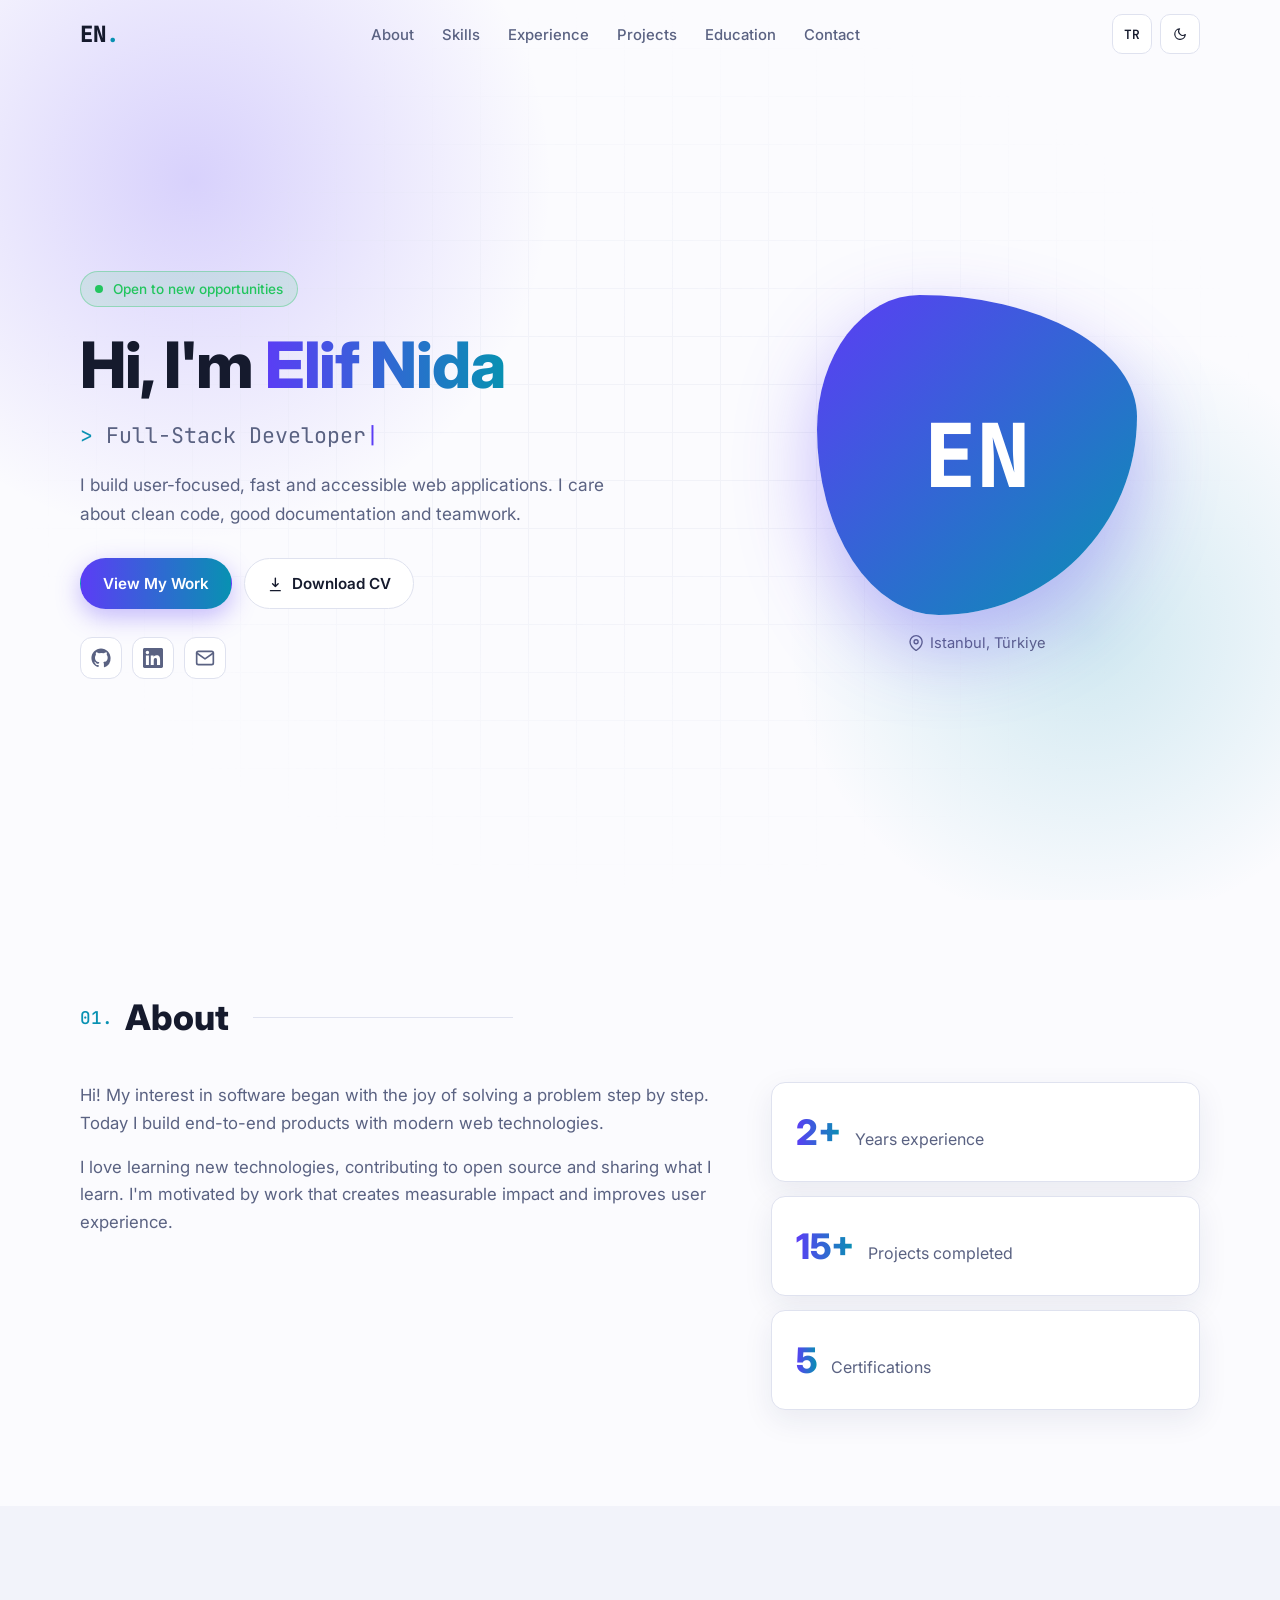
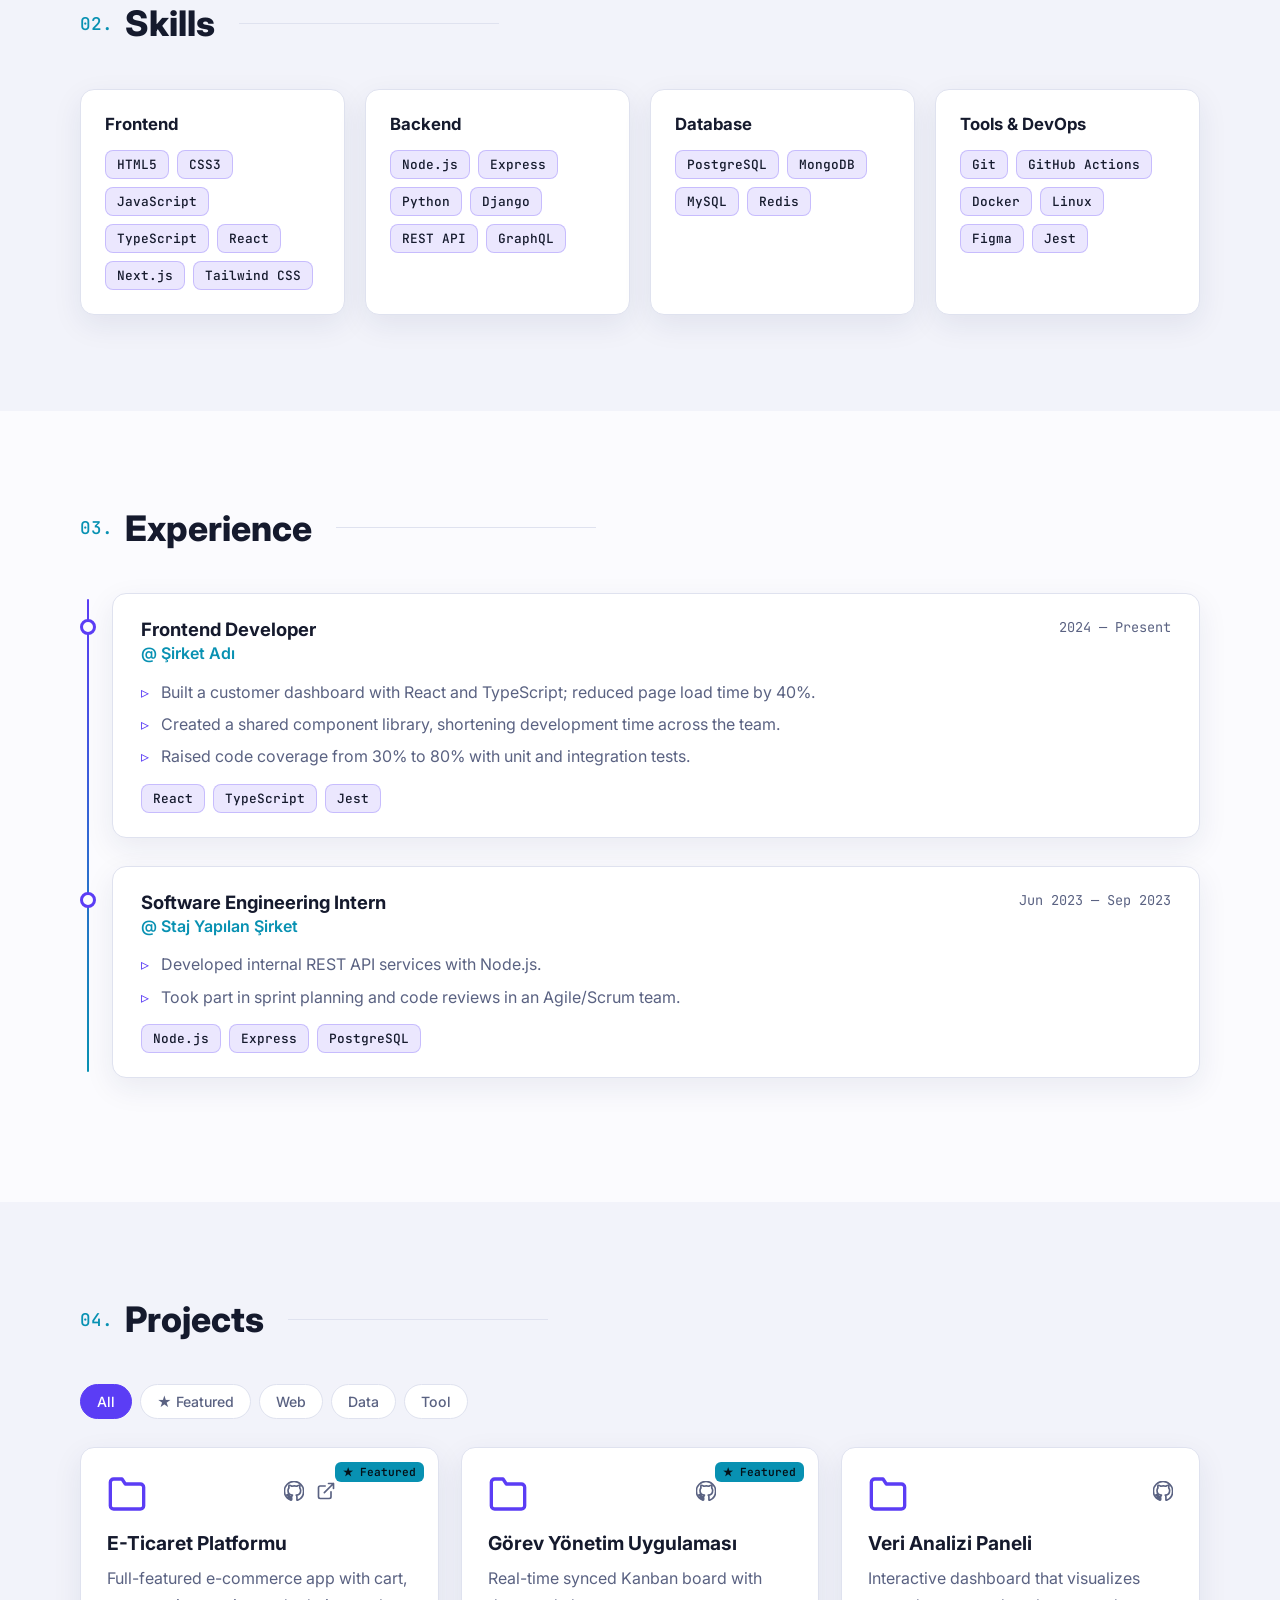
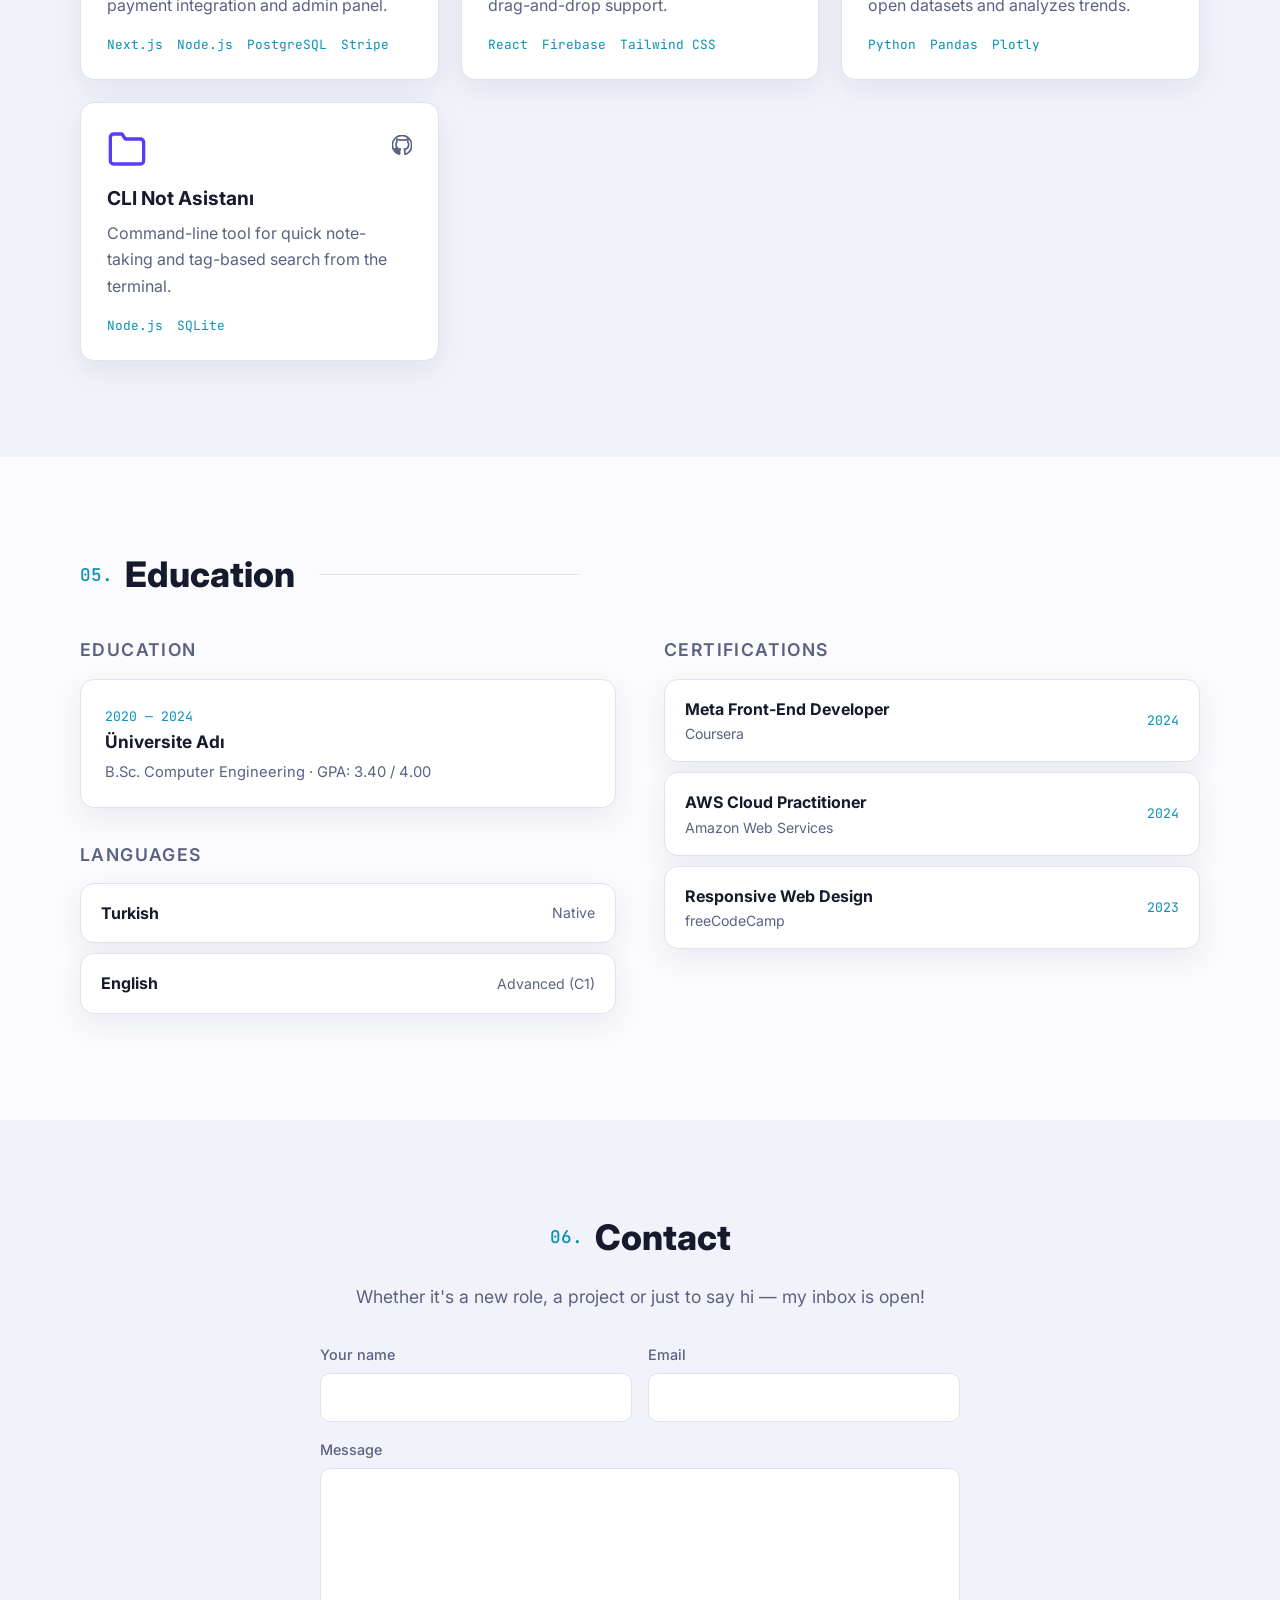
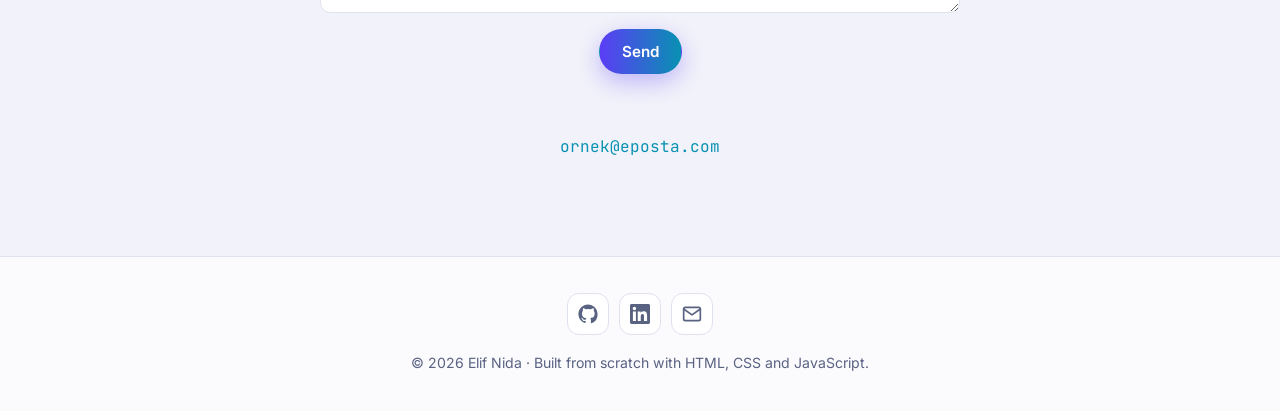
==== index.html @ aee73711 "Add bilingual portfolio website with GitHub Pages deployment Static HTML/CSS/JS portfolio: content d" ====
<!doctype html>
<html lang="tr" data-theme="dark">
<head>
  <meta charset="utf-8" />
  <meta name="viewport" content="width=device-width, initial-scale=1" />
  <title>Elif Nida — Full-Stack Geliştirici</title>
  <meta name="description" content="Elif Nida — Full-Stack Geliştirici portföyü: projeler, deneyim, yetenekler ve iletişim." />
  <meta name="theme-color" content="#0b0f19" />

  <!-- Open Graph: LinkedIn / Twitter paylaşımlarında görünen önizleme -->
  <meta property="og:type" content="website" />
  <meta property="og:title" content="Elif Nida — Full-Stack Geliştirici" />
  <meta property="og:description" content="Projelerim, deneyimim ve yeteneklerim." />
  <meta property="og:image" content="assets/og-image.svg" />
  <meta name="twitter:card" content="summary_large_image" />

  <link rel="icon" href="assets/favicon.svg" type="image/svg+xml" />
  <link rel="preconnect" href="https://fonts.googleapis.com" />
  <link rel="preconnect" href="https://fonts.gstatic.com" crossorigin />
  <link href="https://fonts.googleapis.com/css2?family=Inter:wght@400;500;600;700;800&family=JetBrains+Mono:wght@400;500&display=swap" rel="stylesheet" />
  <link rel="stylesheet" href="css/style.css" />

  <!-- Tema, sayfa çizilmeden önce uygulanır (yanıp sönmeyi önler) -->
  <script>
    try {
      const t = localStorage.getItem("theme") ||
        (matchMedia("(prefers-color-scheme: light)").matches ? "light" : "dark");
      document.documentElement.dataset.theme = t;
    } catch (e) {}
  </script>
</head>
<body>
  <a class="skip-link" href="#main" data-i18n="skip">İçeriğe geç</a>

  <header class="navbar" id="navbar">
    <nav class="container nav-inner" aria-label="Ana menü">
      <a href="#top" class="logo" aria-label="Ana sayfa"><span id="logo-initials">EN</span><span class="logo-dot">.</span></a>

      <ul class="nav-links" id="nav-links">
        <li><a href="#about" data-i18n="nav.about">Hakkımda</a></li>
        <li><a href="#skills" data-i18n="nav.skills">Yetenekler</a></li>
        <li><a href="#experience" data-i18n="nav.experience">Deneyim</a></li>
        <li><a href="#projects" data-i18n="nav.projects">Projeler</a></li>
        <li><a href="#education" data-i18n="nav.education">Eğitim</a></li>
        <li><a href="#contact" data-i18n="nav.contact">İletişim</a></li>
      </ul>

      <div class="nav-actions">
        <button class="icon-btn" id="lang-toggle" aria-label="Dili değiştir" title="TR / EN">EN</button>
        <button class="icon-btn" id="theme-toggle" aria-label="Temayı değiştir" title="Tema">
          <svg class="i-sun" viewBox="0 0 24 24" aria-hidden="true"><circle cx="12" cy="12" r="4"/><path d="M12 2v2M12 20v2M4.9 4.9l1.4 1.4M17.7 17.7l1.4 1.4M2 12h2M20 12h2M4.9 19.1l1.4-1.4M17.7 6.3l1.4-1.4"/></svg>
          <svg class="i-moon" viewBox="0 0 24 24" aria-hidden="true"><path d="M21 12.8A9 9 0 1 1 11.2 3a7 7 0 0 0 9.8 9.8z"/></svg>
        </button>
        <button class="icon-btn menu-btn" id="menu-toggle" aria-label="Menüyü aç" aria-expanded="false" aria-controls="nav-links">
          <span></span><span></span><span></span>
        </button>
      </div>
    </nav>
  </header>

  <main id="main">
    <!-- HERO -->
    <section class="hero" id="top">
      <div class="hero-bg" aria-hidden="true"></div>
      <div class="container hero-inner">
        <div class="hero-text reveal">
          <p class="badge" id="open-badge"><span class="pulse"></span><span data-i18n="hero.open">Yeni fırsatlara açığım</span></p>
          <h1><span data-i18n="hero.hi">Merhaba, ben</span> <span class="gradient-text" id="hero-name"></span></h1>
          <p class="hero-role mono"><span class="prompt">&gt;</span> <span id="typed"></span><span class="caret" aria-hidden="true">|</span></p>
          <p class="hero-tagline" id="hero-tagline"></p>
          <div class="hero-cta">
            <a href="#projects" class="btn btn-primary" data-i18n="hero.cta_projects">Projelerimi Gör</a>
            <a href="#" class="btn btn-ghost" id="cv-btn" download>
              <svg viewBox="0 0 24 24" aria-hidden="true"><path d="M12 3v12m0 0l-4-4m4 4l4-4M5 21h14"/></svg>
              <span data-i18n="hero.cta_cv">CV İndir</span>
            </a>
          </div>
          <ul class="socials" id="hero-socials"></ul>
        </div>
        <div class="hero-visual reveal">
          <div class="avatar" id="avatar"></div>
          <p class="location" id="hero-location"></p>
        </div>
      </div>
    </section>

    <!-- HAKKIMDA -->
    <section class="section" id="about">
      <div class="container">
        <h2 class="section-title reveal"><span class="num">01.</span> <span data-i18n="nav.about">Hakkımda</span></h2>
        <div class="about-grid">
          <div class="about-text reveal" id="about-text"></div>
          <div class="stats reveal" id="about-stats"></div>
        </div>
        <div class="gh-card reveal" id="gh-card" hidden>
          <h3><svg viewBox="0 0 24 24" aria-hidden="true" class="gh-ico"><path d="M12 .5C5.7.5.5 5.7.5 12c0 5.1 3.3 9.4 7.9 10.9.6.1.8-.3.8-.6v-2c-3.2.7-3.9-1.5-3.9-1.5-.5-1.3-1.3-1.7-1.3-1.7-1-.7.1-.7.1-.7 1.2.1 1.8 1.2 1.8 1.2 1 1.8 2.8 1.3 3.5 1 .1-.8.4-1.3.7-1.6-2.6-.3-5.3-1.3-5.3-5.7 0-1.3.5-2.3 1.2-3.1-.1-.3-.5-1.5.1-3.1 0 0 1-.3 3.3 1.2a11.5 11.5 0 0 1 6 0c2.3-1.5 3.3-1.2 3.3-1.2.7 1.6.2 2.8.1 3.1.8.8 1.2 1.8 1.2 3.1 0 4.4-2.7 5.4-5.3 5.7.4.4.8 1.1.8 2.2v3.3c0 .3.2.7.8.6A11.5 11.5 0 0 0 23.5 12C23.5 5.7 18.3.5 12 .5z"/></svg>
            <span data-i18n="gh.title">GitHub Aktivitem</span></h3>
          <div class="gh-stats" id="gh-stats"></div>
          <div class="gh-langs" id="gh-langs"></div>
        </div>
      </div>
    </section>

    <!-- YETENEKLER -->
    <section class="section alt" id="skills">
      <div class="container">
        <h2 class="section-title reveal"><span class="num">02.</span> <span data-i18n="nav.skills">Yetenekler</span></h2>
        <div class="skills-grid" id="skills-grid"></div>
      </div>
    </section>

    <!-- DENEYİM -->
    <section class="section" id="experience">
      <div class="container">
        <h2 class="section-title reveal"><span class="num">03.</span> <span data-i18n="nav.experience">Deneyim</span></h2>
        <ol class="timeline" id="timeline"></ol>
      </div>
    </section>

    <!-- PROJELER -->
    <section class="section alt" id="projects">
      <div class="container">
        <h2 class="section-title reveal"><span class="num">04.</span> <span data-i18n="nav.projects">Projeler</span></h2>
        <div class="filters reveal" id="filters" role="tablist" aria-label="Proje filtresi"></div>
        <div class="projects-grid" id="projects-grid"></div>
      </div>
    </section>

    <!-- EĞİTİM & SERTİFİKALAR -->
    <section class="section" id="education">
      <div class="container">
        <h2 class="section-title reveal"><span class="num">05.</span> <span data-i18n="nav.education">Eğitim</span></h2>
        <div class="edu-grid">
          <div class="reveal">
            <h3 class="sub-title" data-i18n="edu.education">Eğitim</h3>
            <div id="edu-list"></div>
            <h3 class="sub-title" data-i18n="edu.languages">Diller</h3>
            <ul class="lang-list" id="lang-list"></ul>
          </div>
          <div class="reveal">
            <h3 class="sub-title" data-i18n="edu.certificates">Sertifikalar</h3>
            <ul class="cert-list" id="cert-list"></ul>
          </div>
        </div>
      </div>
    </section>

    <!-- İLETİŞİM -->
    <section class="section alt" id="contact">
      <div class="container contact-inner reveal">
        <h2 class="section-title center"><span class="num">06.</span> <span data-i18n="nav.contact">İletişim</span></h2>
        <p class="contact-lead" data-i18n="contact.lead">Yeni bir pozisyon, proje ya da sadece merhaba demek için — mesajınızı bekliyorum!</p>
        <form class="contact-form" id="contact-form" novalidate>
          <div class="row">
            <label><span data-i18n="contact.name">Adınız</span>
              <input name="name" required autocomplete="name" />
            </label>
            <label><span data-i18n="contact.email">E-posta</span>
              <input name="email" type="email" required autocomplete="email" />
            </label>
          </div>
          <label><span data-i18n="contact.message">Mesajınız</span>
            <textarea name="message" rows="5" required></textarea>
          </label>
          <button class="btn btn-primary" type="submit" data-i18n="contact.send">Gönder</button>
          <p class="form-note" id="form-note" role="status"></p>
        </form>
        <a class="mail-link mono" id="mail-link" href="#"></a>
      </div>
    </section>
  </main>

  <footer class="footer">
    <div class="container footer-inner">
      <ul class="socials" id="footer-socials"></ul>
      <p>© <span id="year"></span> <span id="footer-name"></span> · <span data-i18n="footer.built">HTML, CSS ve JavaScript ile sıfırdan geliştirildi.</span></p>
    </div>
  </footer>

  <button class="to-top" id="to-top" aria-label="Yukarı çık">↑</button>

  <script src="js/data.js"></script>
  <script src="js/main.js"></script>
</body>
</html>
---- css/style.css ----
/* ============================================================
   Tema değişkenleri — renkleri buradan değiştirebilirsiniz
   ============================================================ */
:root {
  --accent: #7c5cff;
  --accent-2: #22d3ee;
  --radius: 14px;
  --maxw: 1120px;
  --font: "Inter", system-ui, -apple-system, "Segoe UI", Roboto, sans-serif;
  --mono: "JetBrains Mono", ui-monospace, Menlo, Consolas, monospace;
  --ease: cubic-bezier(.2, .7, .2, 1);
}

[data-theme="dark"] {
  --bg: #0b0f19;
  --bg-alt: #0f1424;
  --surface: #141a2e;
  --surface-2: #1b2340;
  --border: #252e4d;
  --text: #e6e9f5;
  --muted: #9aa3c0;
  --shadow: 0 10px 30px rgba(0, 0, 0, .35);
}

[data-theme="light"] {
  --bg: #fbfbfe;
  --bg-alt: #f2f3fa;
  --surface: #ffffff;
  --surface-2: #eef0f8;
  --border: #dfe2ef;
  --text: #151a2d;
  --muted: #5a6282;
  --accent: #5b3df5;
  --accent-2: #0891b2;
  --shadow: 0 10px 30px rgba(30, 40, 90, .08);
}

/* ============================================================
   Temel
   ============================================================ */
*, *::before, *::after { box-sizing: border-box; }
html { scroll-behavior: smooth; scroll-padding-top: 80px; }
body {
  margin: 0;
  font-family: var(--font);
  background: var(--bg);
  color: var(--text);
  line-height: 1.65;
  -webkit-font-smoothing: antialiased;
  transition: background .3s, color .3s;
  overflow-x: hidden;
}
img { max-width: 100%; display: block; }
a { color: inherit; text-decoration: none; }
ul, ol { margin: 0; padding: 0; list-style: none; }
h1, h2, h3 { line-height: 1.2; margin: 0; }
svg { width: 1.1em; height: 1.1em; fill: none; stroke: currentColor; stroke-width: 2; stroke-linecap: round; stroke-linejoin: round; }
.mono { font-family: var(--mono); }
.container { width: min(100% - 32px, var(--maxw)); margin-inline: auto; }

.skip-link {
  position: absolute; left: 16px; top: -60px; z-index: 200;
  background: var(--accent); color: #fff; padding: 8px 14px; border-radius: 8px;
}
.skip-link:focus { top: 12px; }
:focus-visible { outline: 2px solid var(--accent-2); outline-offset: 3px; border-radius: 6px; }

.gradient-text {
  background: linear-gradient(90deg, var(--accent), var(--accent-2));
  -webkit-background-clip: text; background-clip: text; color: transparent;
}

/* ============================================================
   Butonlar
   ============================================================ */
.btn {
  display: inline-flex; align-items: center; gap: 8px;
  padding: 12px 22px; border-radius: 999px; font-weight: 600; font-size: .95rem;
  border: 1px solid transparent; cursor: pointer; font-family: inherit;
  transition: transform .2s var(--ease), box-shadow .2s, background .2s;
}
.btn:hover { transform: translateY(-2px); }
.btn-primary {
  background: linear-gradient(90deg, var(--accent), var(--accent-2)); color: #fff;
  box-shadow: 0 8px 24px color-mix(in srgb, var(--accent) 35%, transparent);
}
.btn-ghost { border-color: var(--border); background: var(--surface); color: var(--text); }
.btn-ghost:hover { border-color: var(--accent); }

.icon-btn {
  width: 40px; height: 40px; display: grid; place-items: center;
  border-radius: 10px; border: 1px solid var(--border); background: var(--surface);
  color: var(--text); cursor: pointer; font: 600 .8rem var(--mono);
  transition: border-color .2s;
}
.icon-btn:hover { border-color: var(--accent); }
[data-theme="dark"] .i-sun, [data-theme="light"] .i-moon { display: block; }
[data-theme="dark"] .i-moon, [data-theme="light"] .i-sun { display: none; }

/* ============================================================
   Navbar
   ============================================================ */
.navbar {
  position: fixed; inset: 0 0 auto; z-index: 100;
  transition: background .3s, border-color .3s, backdrop-filter .3s;
  border-bottom: 1px solid transparent;
}
.navbar.scrolled {
  background: color-mix(in srgb, var(--bg) 80%, transparent);
  backdrop-filter: blur(12px); -webkit-backdrop-filter: blur(12px);
  border-color: var(--border);
}
.nav-inner { display: flex; align-items: center; justify-content: space-between; height: 68px; }
.logo { font: 800 1.4rem var(--mono); }
.logo-dot { color: var(--accent-2); }
.nav-links { display: flex; gap: 28px; }
.nav-links a { color: var(--muted); font-weight: 500; font-size: .93rem; position: relative; transition: color .2s; }
.nav-links a::after {
  content: ""; position: absolute; left: 0; bottom: -4px; width: 0; height: 2px;
  background: var(--accent); transition: width .25s var(--ease);
}
.nav-links a:hover, .nav-links a.active { color: var(--text); }
.nav-links a.active::after, .nav-links a:hover::after { width: 100%; }
.nav-actions { display: flex; gap: 8px; }
.menu-btn { display: none; flex-direction: column; gap: 4px; }
.menu-btn span { display: block; width: 18px; height: 2px; background: currentColor; border-radius: 2px; transition: transform .25s, opacity .25s; }

/* ============================================================
   Hero
   ============================================================ */
.hero { position: relative; min-height: 100vh; display: flex; align-items: center; padding: 110px 0 60px; overflow: hidden; }
.hero-bg {
  position: absolute; inset: 0; z-index: -1;
  background:
    radial-gradient(600px circle at 15% 20%, color-mix(in srgb, var(--accent) 22%, transparent), transparent 60%),
    radial-gradient(500px circle at 85% 70%, color-mix(in srgb, var(--accent-2) 18%, transparent), transparent 60%);
}
.hero-bg::after {
  content: ""; position: absolute; inset: 0;
  background-image: linear-gradient(var(--border) 1px, transparent 1px), linear-gradient(90deg, var(--border) 1px, transparent 1px);
  background-size: 48px 48px; opacity: .35;
  mask-image: radial-gradient(ellipse at center, #000 20%, transparent 70%);
  -webkit-mask-image: radial-gradient(ellipse at center, #000 20%, transparent 70%);
}
.hero-inner { display: grid; grid-template-columns: 1.4fr 1fr; gap: 48px; align-items: center; }
.badge {
  display: inline-flex; align-items: center; gap: 10px; margin: 0 0 20px;
  padding: 6px 14px; border-radius: 999px; font-size: .85rem; font-weight: 500;
  background: color-mix(in srgb, #22c55e 12%, transparent); color: #22c55e;
  border: 1px solid color-mix(in srgb, #22c55e 35%, transparent);
}
.pulse { width: 8px; height: 8px; border-radius: 50%; background: #22c55e; box-shadow: 0 0 0 0 rgba(34, 197, 94, .6); animation: pulse 2s infinite; }
@keyframes pulse { 70% { box-shadow: 0 0 0 10px rgba(34, 197, 94, 0); } 100% { box-shadow: 0 0 0 0 rgba(34, 197, 94, 0); } }
.hero h1 { font-size: clamp(2.3rem, 6vw, 4rem); font-weight: 800; letter-spacing: -.02em; }
.hero-role { font-size: clamp(1.05rem, 2.4vw, 1.35rem); color: var(--muted); margin: 14px 0 18px; min-height: 1.6em; }
.prompt { color: var(--accent-2); }
.caret { animation: blink 1s steps(1) infinite; color: var(--accent); }
@keyframes blink { 50% { opacity: 0; } }
.hero-tagline { color: var(--muted); max-width: 560px; font-size: 1.08rem; margin: 0 0 30px; }
.hero-cta { display: flex; flex-wrap: wrap; gap: 12px; margin-bottom: 28px; }

.socials { display: flex; gap: 10px; }
.socials a {
  width: 42px; height: 42px; display: grid; place-items: center; border-radius: 12px;
  border: 1px solid var(--border); background: var(--surface); color: var(--muted);
  transition: color .2s, border-color .2s, transform .2s;
}
.socials a:hover { color: var(--accent); border-color: var(--accent); transform: translateY(-3px); }
.socials svg { width: 20px; height: 20px; }
.socials svg.filled { fill: currentColor; stroke: none; }

.hero-visual { display: flex; flex-direction: column; align-items: center; gap: 16px; }
.avatar {
  width: min(320px, 70vw); aspect-ratio: 1; border-radius: 32% 68% 62% 38% / 42% 38% 62% 58%;
  background: linear-gradient(135deg, var(--accent), var(--accent-2));
  display: grid; place-items: center; overflow: hidden; position: relative;
  font: 800 clamp(3rem, 10vw, 5.5rem) var(--mono); color: #fff;
  box-shadow: 0 30px 80px color-mix(in srgb, var(--accent) 35%, transparent);
  animation: morph 10s ease-in-out infinite;
}
.avatar img { width: 100%; height: 100%; object-fit: cover; }
@keyframes morph {
  50% { border-radius: 60% 40% 35% 65% / 55% 60% 40% 45%; }
}
.location { color: var(--muted); font-size: .92rem; margin: 0; display: flex; align-items: center; gap: 6px; }

/* ============================================================
   Bölümler
   ============================================================ */
.section { padding: 96px 0; }
.section.alt { background: var(--bg-alt); }
.section-title {
  font-size: clamp(1.6rem, 3.5vw, 2.2rem); font-weight: 800; margin-bottom: 44px;
  display: flex; align-items: center; gap: 12px;
}
.section-title::after { content: ""; flex: 1; max-width: 260px; height: 1px; background: var(--border); margin-left: 12px; }
.section-title.center { justify-content: center; }
.section-title.center::after { display: none; }
.num { font: 500 1.1rem var(--mono); color: var(--accent-2); }
.sub-title { font-size: 1.1rem; margin: 0 0 18px; color: var(--muted); font-weight: 600; text-transform: uppercase; letter-spacing: .08em; }
.sub-title:not(:first-child) { margin-top: 36px; }

.card {
  background: var(--surface); border: 1px solid var(--border); border-radius: var(--radius);
  box-shadow: var(--shadow);
}

/* Hakkımda */
.about-grid { display: grid; grid-template-columns: 1.5fr 1fr; gap: 48px; align-items: start; }
.about-text p { margin: 0 0 16px; color: var(--muted); font-size: 1.05rem; }
.stats { display: grid; gap: 14px; }
.stat { padding: 20px 24px; display: flex; align-items: baseline; gap: 14px; }
.stat strong { font-size: 2.2rem; font-weight: 800; }
.stat span { color: var(--muted); }

.gh-card { margin-top: 48px; padding: 28px; }
.gh-card h3 { display: flex; align-items: center; gap: 10px; font-size: 1.1rem; margin-bottom: 20px; }
.gh-ico { fill: currentColor; stroke: none; width: 22px; height: 22px; }
.gh-stats { display: grid; grid-template-columns: repeat(auto-fit, minmax(140px, 1fr)); gap: 14px; margin-bottom: 22px; }
.gh-stat { background: var(--surface-2); border-radius: 12px; padding: 14px 16px; }
.gh-stat strong { display: block; font-size: 1.5rem; }
.gh-stat span { color: var(--muted); font-size: .88rem; }
.lang-bar { display: flex; height: 10px; border-radius: 99px; overflow: hidden; background: var(--surface-2); }
.lang-bar i { display: block; height: 100%; }
.lang-legend { display: flex; flex-wrap: wrap; gap: 8px 18px; margin-top: 12px; font-size: .86rem; color: var(--muted); }
.lang-legend span { display: inline-flex; align-items: center; gap: 6px; }
.lang-legend b { width: 10px; height: 10px; border-radius: 50%; display: inline-block; }

/* Yetenekler */
.skills-grid { display: grid; grid-template-columns: repeat(auto-fit, minmax(240px, 1fr)); gap: 20px; }
.skill-card { padding: 24px; transition: transform .25s var(--ease), border-color .25s; }
.skill-card:hover { transform: translateY(-4px); border-color: var(--accent); }
.skill-card h3 { font-size: 1.05rem; margin-bottom: 16px; }
.chips { display: flex; flex-wrap: wrap; gap: 8px; }
.chip {
  font: 500 .8rem var(--mono); padding: 5px 11px; border-radius: 8px;
  background: color-mix(in srgb, var(--accent) 12%, transparent); color: var(--text);
  border: 1px solid color-mix(in srgb, var(--accent) 25%, transparent);
}

/* Zaman çizelgesi */
.timeline { position: relative; padding-left: 32px; }
.timeline::before { content: ""; position: absolute; left: 7px; top: 6px; bottom: 6px; width: 2px; background: linear-gradient(var(--accent), var(--accent-2)); border-radius: 2px; }
.tl-item { position: relative; margin-bottom: 28px; }
.tl-item::before {
  content: ""; position: absolute; left: -32px; top: 26px; width: 16px; height: 16px; border-radius: 50%;
  background: var(--bg); border: 3px solid var(--accent);
}
.tl-card { padding: 24px 28px; }
.tl-head { display: flex; flex-wrap: wrap; justify-content: space-between; gap: 6px 16px; margin-bottom: 12px; }
.tl-head h3 { font-size: 1.15rem; }
.tl-head .company { color: var(--accent-2); font-weight: 600; }
.tl-head time { font: .85rem var(--mono); color: var(--muted); }
.tl-card ul { margin-bottom: 14px; }
.tl-card li { position: relative; padding-left: 20px; color: var(--muted); margin-bottom: 6px; }
.tl-card li::before { content: "▹"; position: absolute; left: 0; color: var(--accent); }

/* Projeler */
.filters { display: flex; flex-wrap: wrap; gap: 8px; margin-bottom: 28px; }
.filter-btn {
  padding: 8px 16px; border-radius: 999px; border: 1px solid var(--border);
  background: var(--surface); color: var(--muted); cursor: pointer; font: 500 .88rem var(--font);
  transition: all .2s;
}
.filter-btn:hover { color: var(--text); border-color: var(--accent); }
.filter-btn[aria-selected="true"] { background: var(--accent); border-color: var(--accent); color: #fff; }
.projects-grid { display: grid; grid-template-columns: repeat(auto-fill, minmax(300px, 1fr)); gap: 22px; }
.project {
  padding: 26px; display: flex; flex-direction: column; position: relative; overflow: hidden;
  transition: transform .25s var(--ease), border-color .25s;
}
.project::before {
  content: ""; position: absolute; inset: 0 0 auto; height: 3px;
  background: linear-gradient(90deg, var(--accent), var(--accent-2)); opacity: 0; transition: opacity .25s;
}
.project:hover { transform: translateY(-6px); border-color: color-mix(in srgb, var(--accent) 60%, var(--border)); }
.project:hover::before { opacity: 1; }
.project.hide { display: none; }
.project-top { display: flex; justify-content: space-between; align-items: center; margin-bottom: 18px; }
.folder { width: 40px; height: 40px; color: var(--accent); }
.project-links { display: flex; gap: 12px; }
.project-links a { color: var(--muted); transition: color .2s; }
.project-links a:hover { color: var(--accent); }
.project-links svg { width: 20px; height: 20px; }
.project h3 { font-size: 1.2rem; margin-bottom: 10px; }
.project p { color: var(--muted); margin: 0 0 18px; flex: 1; }
.featured-tag {
  position: absolute; top: 14px; right: 14px; font: 600 .7rem var(--mono);
  padding: 3px 8px; border-radius: 6px; background: var(--accent-2); color: #041018;
}
.project .project-top { padding-right: 0; }
.project.featured .project-links { margin-right: 76px; }
.tech-list { display: flex; flex-wrap: wrap; gap: 6px 14px; font: .8rem var(--mono); color: var(--accent-2); }

/* Eğitim */
.edu-grid { display: grid; grid-template-columns: 1fr 1fr; gap: 48px; }
.edu-item { padding: 22px 24px; margin-bottom: 14px; }
.edu-item h4 { margin: 0 0 4px; font-size: 1.08rem; }
.edu-item .meta { color: var(--muted); font-size: .92rem; }
.edu-item time { font: .82rem var(--mono); color: var(--accent-2); }
.cert-list li, .lang-list li {
  display: flex; justify-content: space-between; align-items: center; gap: 12px;
  padding: 16px 20px; margin-bottom: 10px;
}
.cert-list .issuer, .lang-list .lvl { color: var(--muted); font-size: .88rem; }
.cert-list time { font: .82rem var(--mono); color: var(--accent-2); white-space: nowrap; }
.cert-list a:hover { color: var(--accent); }

/* İletişim */
.contact-inner { max-width: 640px; text-align: center; }
.contact-lead { color: var(--muted); font-size: 1.1rem; margin: -20px 0 32px; }
.contact-form { display: grid; gap: 16px; text-align: left; }
.contact-form .row { display: grid; grid-template-columns: 1fr 1fr; gap: 16px; }
.contact-form label { display: grid; gap: 6px; font-size: .9rem; font-weight: 500; color: var(--muted); }
.contact-form input, .contact-form textarea {
  width: 100%; padding: 12px 14px; border-radius: 10px; border: 1px solid var(--border);
  background: var(--surface); color: var(--text); font: inherit; resize: vertical;
  transition: border-color .2s, box-shadow .2s;
}
.contact-form input:focus, .contact-form textarea:focus {
  outline: none; border-color: var(--accent);
  box-shadow: 0 0 0 3px color-mix(in srgb, var(--accent) 25%, transparent);
}
.contact-form .invalid { border-color: #ef4444; }
.contact-form .btn { justify-self: center; }
.form-note { text-align: center; margin: 0; min-height: 1.4em; font-size: .9rem; color: var(--muted); }
.mail-link { display: inline-block; margin-top: 24px; color: var(--accent-2); }
.mail-link:hover { text-decoration: underline; }

/* Footer */
.footer { padding: 36px 0; border-top: 1px solid var(--border); }
.footer-inner { display: flex; flex-direction: column; align-items: center; gap: 16px; text-align: center; }
.footer p { margin: 0; color: var(--muted); font-size: .88rem; }

.to-top {
  position: fixed; right: 20px; bottom: 20px; width: 44px; height: 44px; border-radius: 12px;
  border: 1px solid var(--border); background: var(--surface); color: var(--text); font-size: 1.2rem;
  cursor: pointer; opacity: 0; pointer-events: none; transform: translateY(10px); transition: all .25s;
  box-shadow: var(--shadow);
}
.to-top.show { opacity: 1; pointer-events: auto; transform: none; }
.to-top:hover { border-color: var(--accent); }

/* Kaydırınca beliren animasyon */
.reveal { opacity: 0; transform: translateY(24px); transition: opacity .7s var(--ease), transform .7s var(--ease); }
.reveal.visible { opacity: 1; transform: none; }

/* ============================================================
   Responsive
   ============================================================ */
@media (max-width: 900px) {
  .hero-inner, .about-grid, .edu-grid { grid-template-columns: 1fr; }
  .hero-visual { order: -1; }
  .avatar { width: min(200px, 55vw); }
  .stats { grid-template-columns: repeat(3, 1fr); }
  .stat { flex-direction: column; gap: 2px; padding: 16px; }
  .stat strong { font-size: 1.7rem; }
}
@media (max-width: 760px) {
  .menu-btn { display: flex; }
  .nav-links {
    position: fixed; top: 68px; left: 0; right: 0; flex-direction: column; gap: 0;
    background: var(--bg); border-bottom: 1px solid var(--border);
    max-height: 0; overflow: hidden; transition: max-height .35s var(--ease);
  }
  .nav-links.open { max-height: 420px; }
  .nav-links a { display: block; padding: 14px 16px; }
  .nav-links a::after { display: none; }
  .menu-btn[aria-expanded="true"] span:nth-child(1) { transform: translateY(6px) rotate(45deg); }
  .menu-btn[aria-expanded="true"] span:nth-child(2) { opacity: 0; }
  .menu-btn[aria-expanded="true"] span:nth-child(3) { transform: translateY(-6px) rotate(-45deg); }
  .section { padding: 72px 0; }
  .contact-form .row { grid-template-columns: 1fr; }
  .projects-grid { grid-template-columns: 1fr; }
}
@media (max-width: 480px) {
  .stats { grid-template-columns: 1fr; }
  .stat { flex-direction: row; gap: 12px; }
}

@media (prefers-reduced-motion: reduce) {
  *, *::before, *::after { animation: none !important; transition: none !important; }
  html { scroll-behavior: auto; }
  .reveal { opacity: 1; transform: none; }
}

/* ============================================================
   Yazdırma: Ctrl+P ile site sade bir CV'ye dönüşür
   ============================================================ */
@media print {
  :root, [data-theme] { --bg: #fff; --bg-alt: #fff; --surface: #fff; --surface-2: #f4f4f4; --text: #000; --muted: #333; --border: #ccc; --shadow: none; }
  .navbar, .hero-bg, .hero-cta, .to-top, .filters, .contact-form, .contact-lead, .skip-link, .avatar, .gh-card, .footer .socials { display: none !important; }
  .hero { min-height: 0; padding: 0 0 12px; }
  .hero-inner, .about-grid, .edu-grid { grid-template-columns: 1fr; gap: 12px; }
  .section { padding: 14px 0; page-break-inside: avoid; }
  .section-title { margin-bottom: 12px; font-size: 1.3rem; }
  .reveal { opacity: 1 !important; transform: none !important; }
  .card { box-shadow: none; }
  .project, .skill-card, .tl-item { break-inside: avoid; }
  .gradient-text { color: #000; -webkit-text-fill-color: #000; }
  .caret, .badge { display: none; }
  a[href^="http"]::after { content: " (" attr(href) ")"; font-size: .75em; color: #555; }
  .socials a[href^="http"]::after, .project-links a::after { content: none; }
}
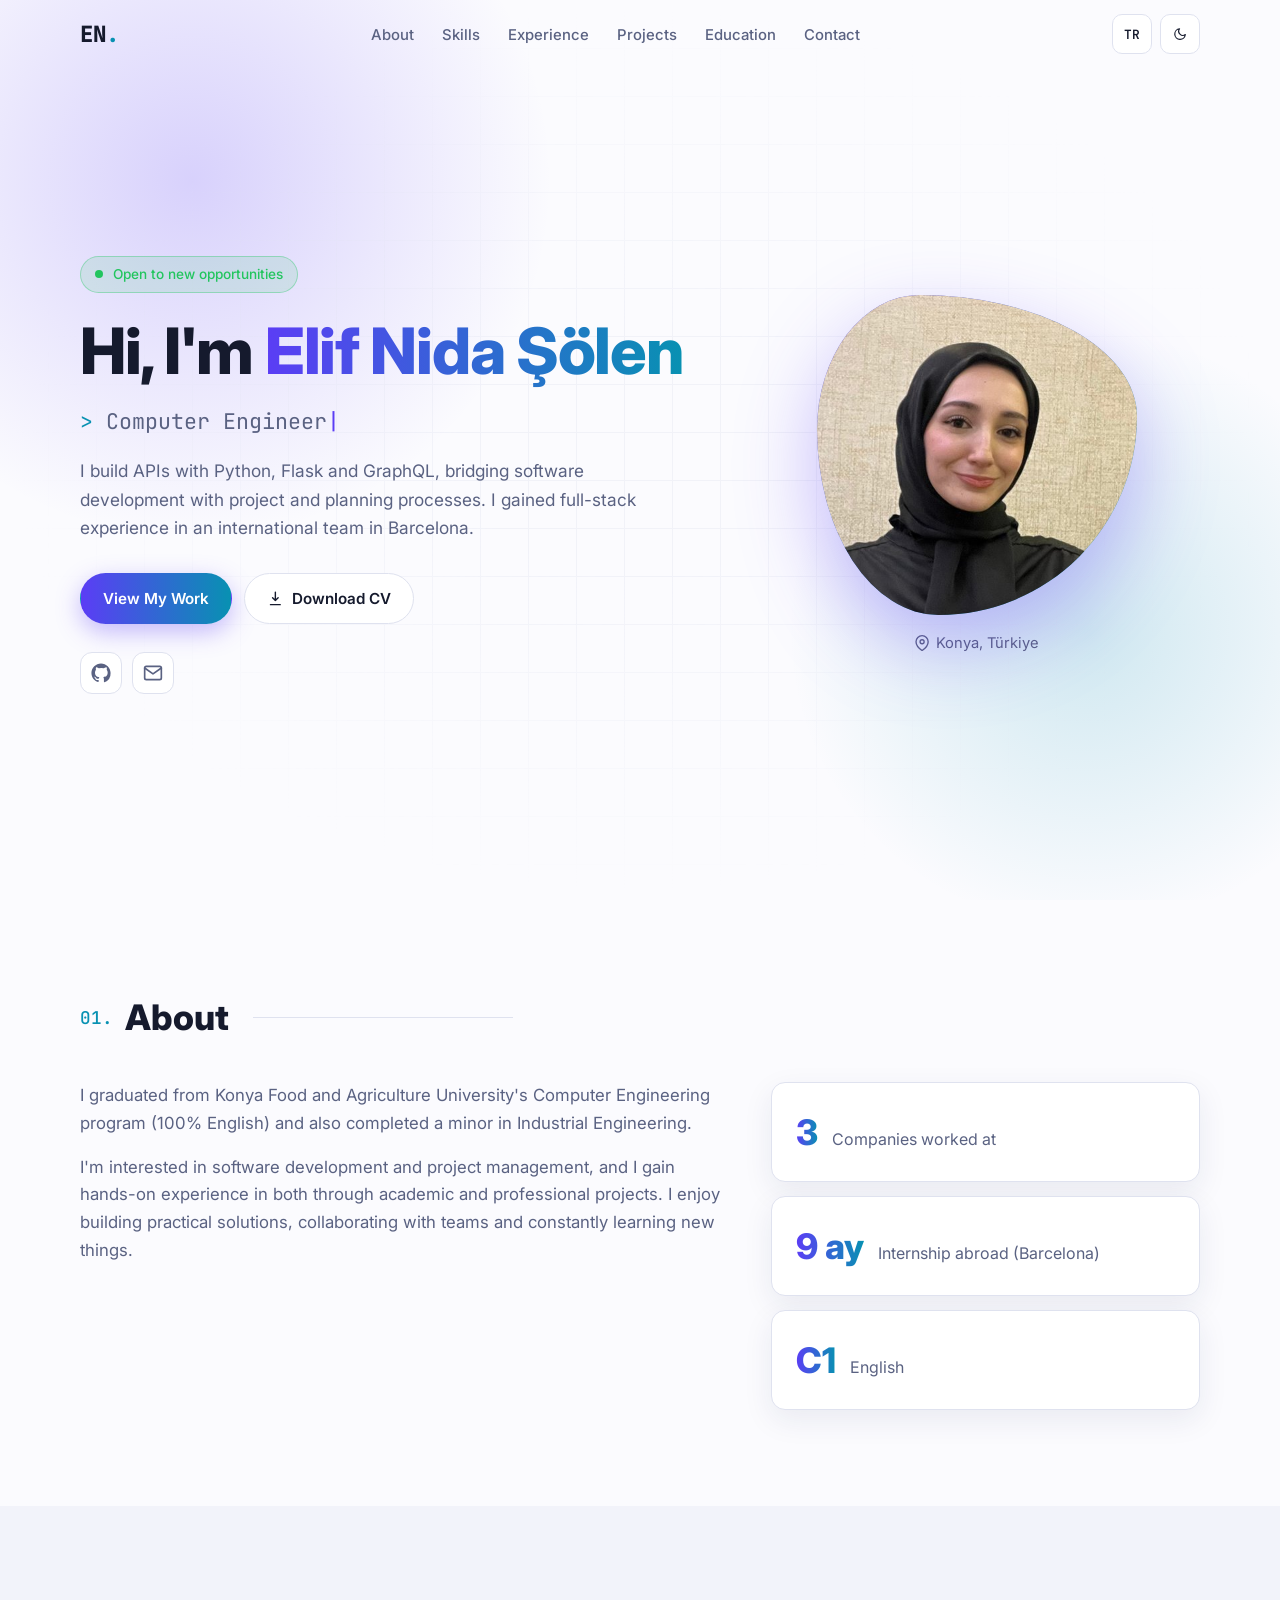
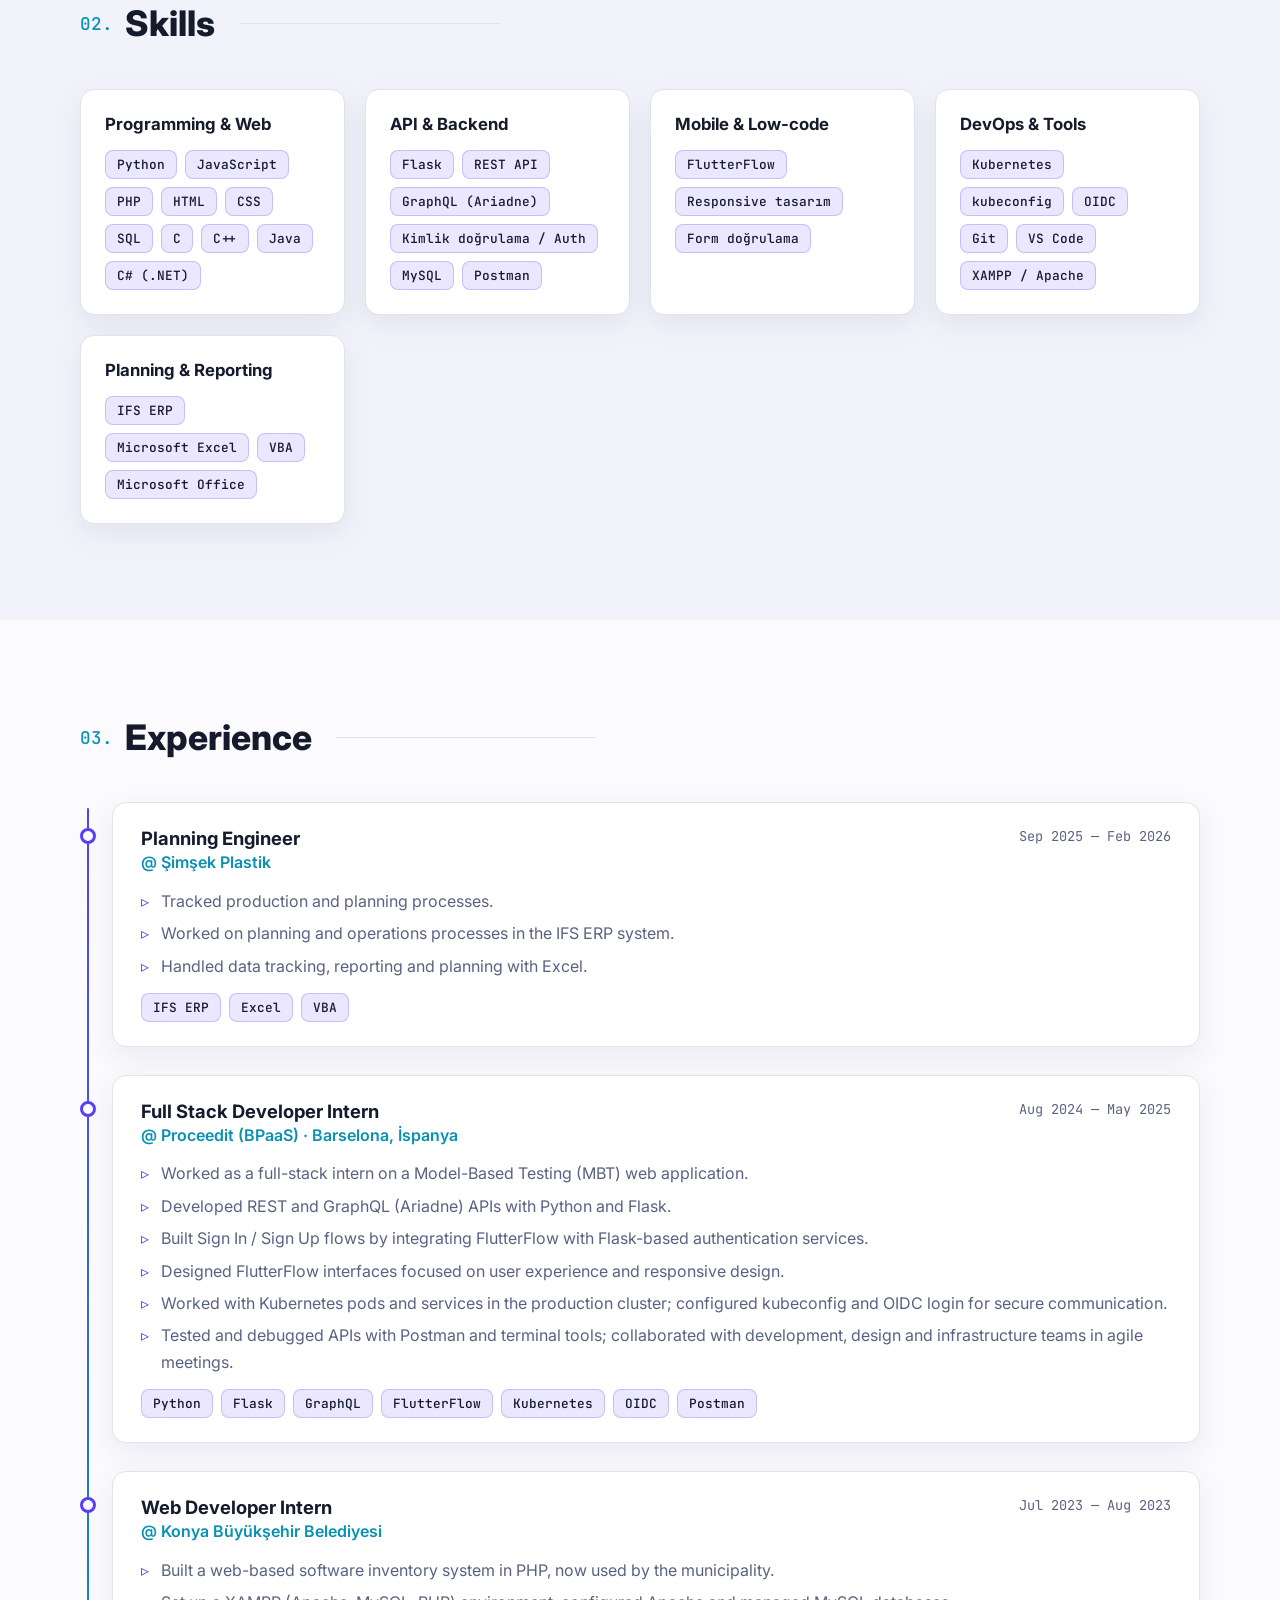
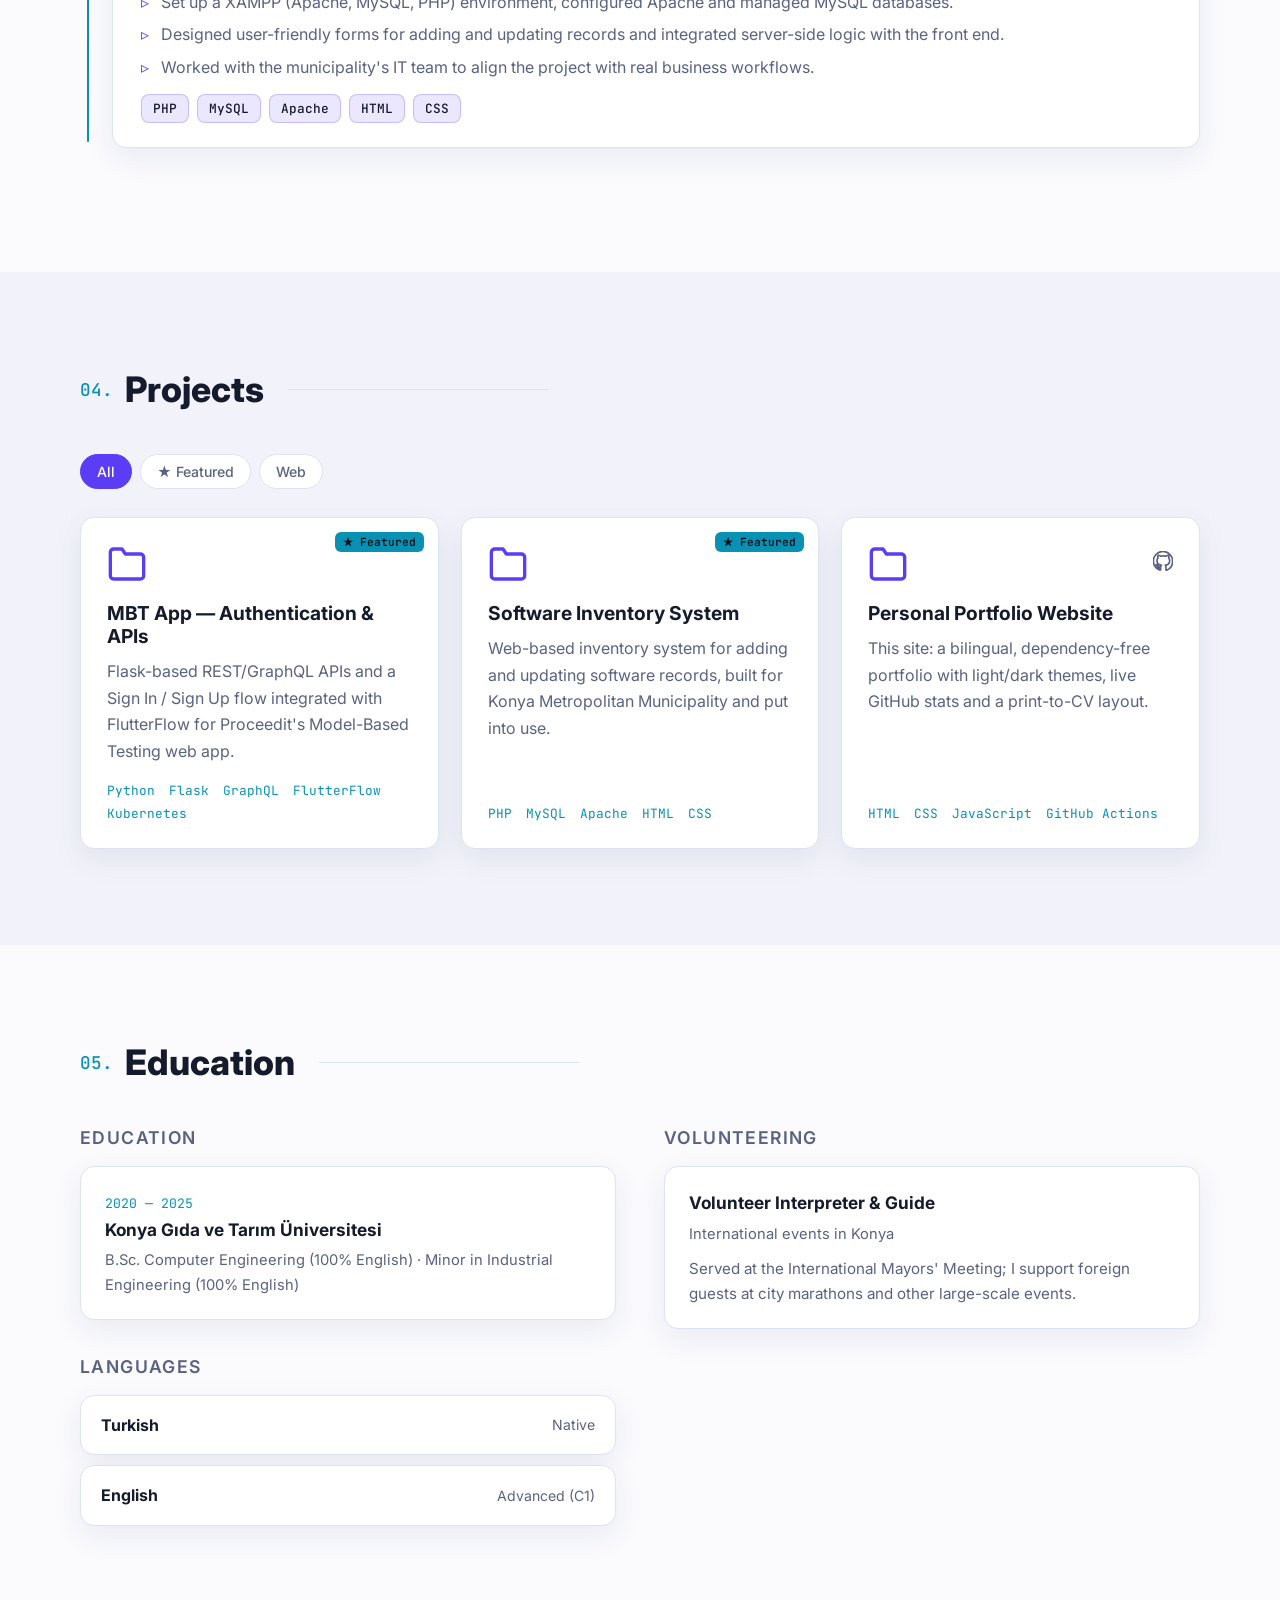
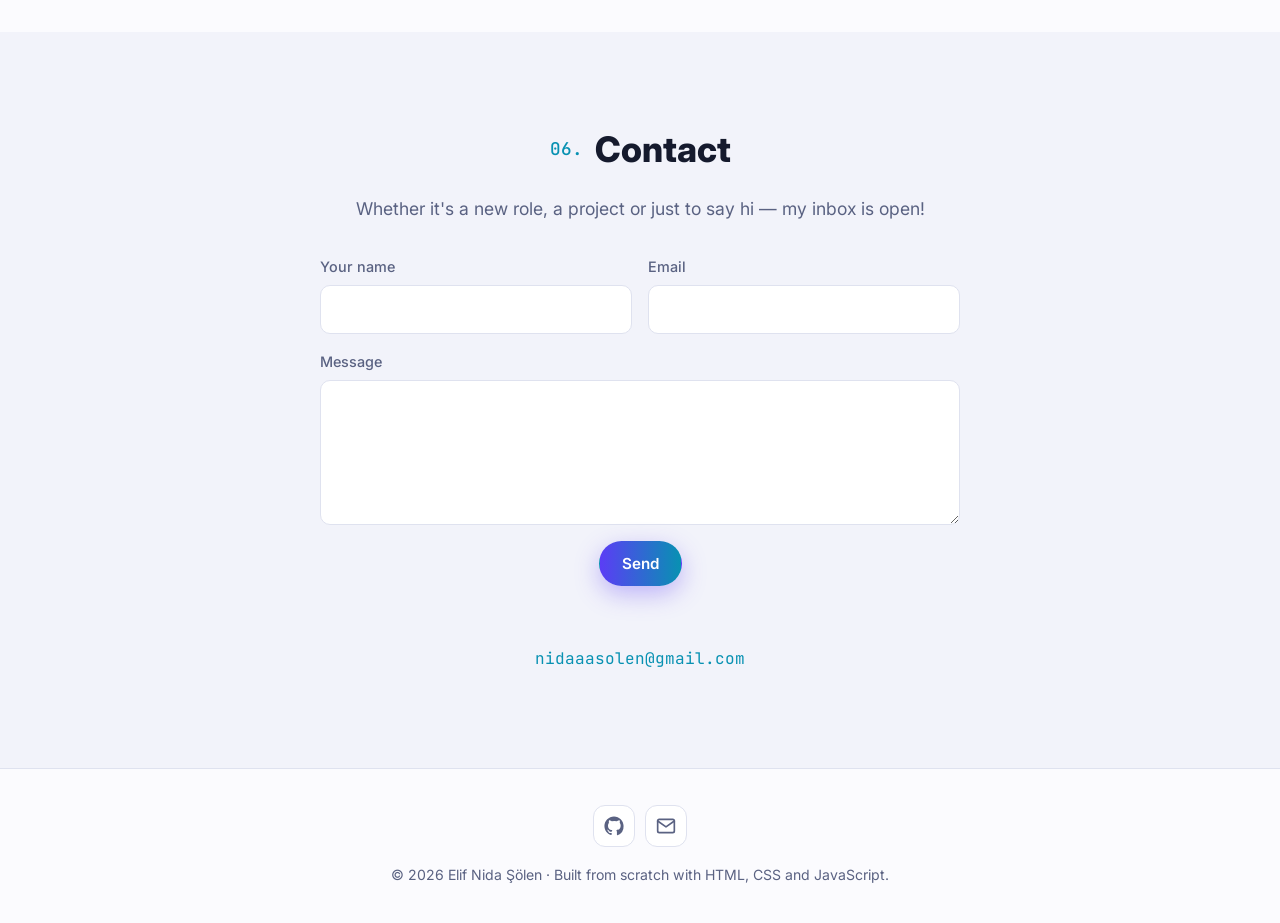
==== commit 3a94087d: "Fill portfolio with CV content, photo and volunteering section Populate data.js from the CV (experie" ====
--- a/index.html
+++ b/index.html
@@ -3,14 +3,14 @@
 <head>
   <meta charset="utf-8" />
   <meta name="viewport" content="width=device-width, initial-scale=1" />
-  <title>Elif Nida — Full-Stack Geliştirici</title>
-  <meta name="description" content="Elif Nida — Full-Stack Geliştirici portföyü: projeler, deneyim, yetenekler ve iletişim." />
+  <title>Elif Nida Şölen — Bilgisayar Mühendisi</title>
+  <meta name="description" content="Elif Nida Şölen — Bilgisayar Mühendisi portföyü: projeler, deneyim, yetenekler ve iletişim." />
   <meta name="theme-color" content="#0b0f19" />
 
   <!-- Open Graph: LinkedIn / Twitter paylaşımlarında görünen önizleme -->
   <meta property="og:type" content="website" />
-  <meta property="og:title" content="Elif Nida — Full-Stack Geliştirici" />
-  <meta property="og:description" content="Projelerim, deneyimim ve yeteneklerim." />
+  <meta property="og:title" content="Elif Nida Şölen — Bilgisayar Mühendisi" />
+  <meta property="og:description" content="Python, Flask ve GraphQL ile API geliştiren Bilgisayar Mühendisi. Deneyim, projeler ve iletişim." />
   <meta property="og:image" content="assets/og-image.svg" />
   <meta name="twitter:card" content="summary_large_image" />
 
@@ -138,8 +138,14 @@
             <ul class="lang-list" id="lang-list"></ul>
           </div>
           <div class="reveal">
-            <h3 class="sub-title" data-i18n="edu.certificates">Sertifikalar</h3>
-            <ul class="cert-list" id="cert-list"></ul>
+            <div id="cert-block">
+              <h3 class="sub-title" data-i18n="edu.certificates">Sertifikalar</h3>
+              <ul class="cert-list" id="cert-list"></ul>
+            </div>
+            <div id="vol-block">
+              <h3 class="sub-title" data-i18n="edu.volunteering">Gönüllülük</h3>
+              <div id="vol-list"></div>
+            </div>
           </div>
         </div>
       </div>
--- a/css/style.css
+++ b/css/style.css
@@ -297,6 +297,8 @@
 .edu-item { padding: 22px 24px; margin-bottom: 14px; }
 .edu-item h4 { margin: 0 0 4px; font-size: 1.08rem; }
 .edu-item .meta { color: var(--muted); font-size: .92rem; }
+.vol-desc { margin: 10px 0 0; color: var(--muted); font-size: .95rem; }
+#cert-block:not([hidden]) + #vol-block { margin-top: 36px; }
 .edu-item time { font: .82rem var(--mono); color: var(--accent-2); }
 .cert-list li, .lang-list li {
   display: flex; justify-content: space-between; align-items: center; gap: 12px;
